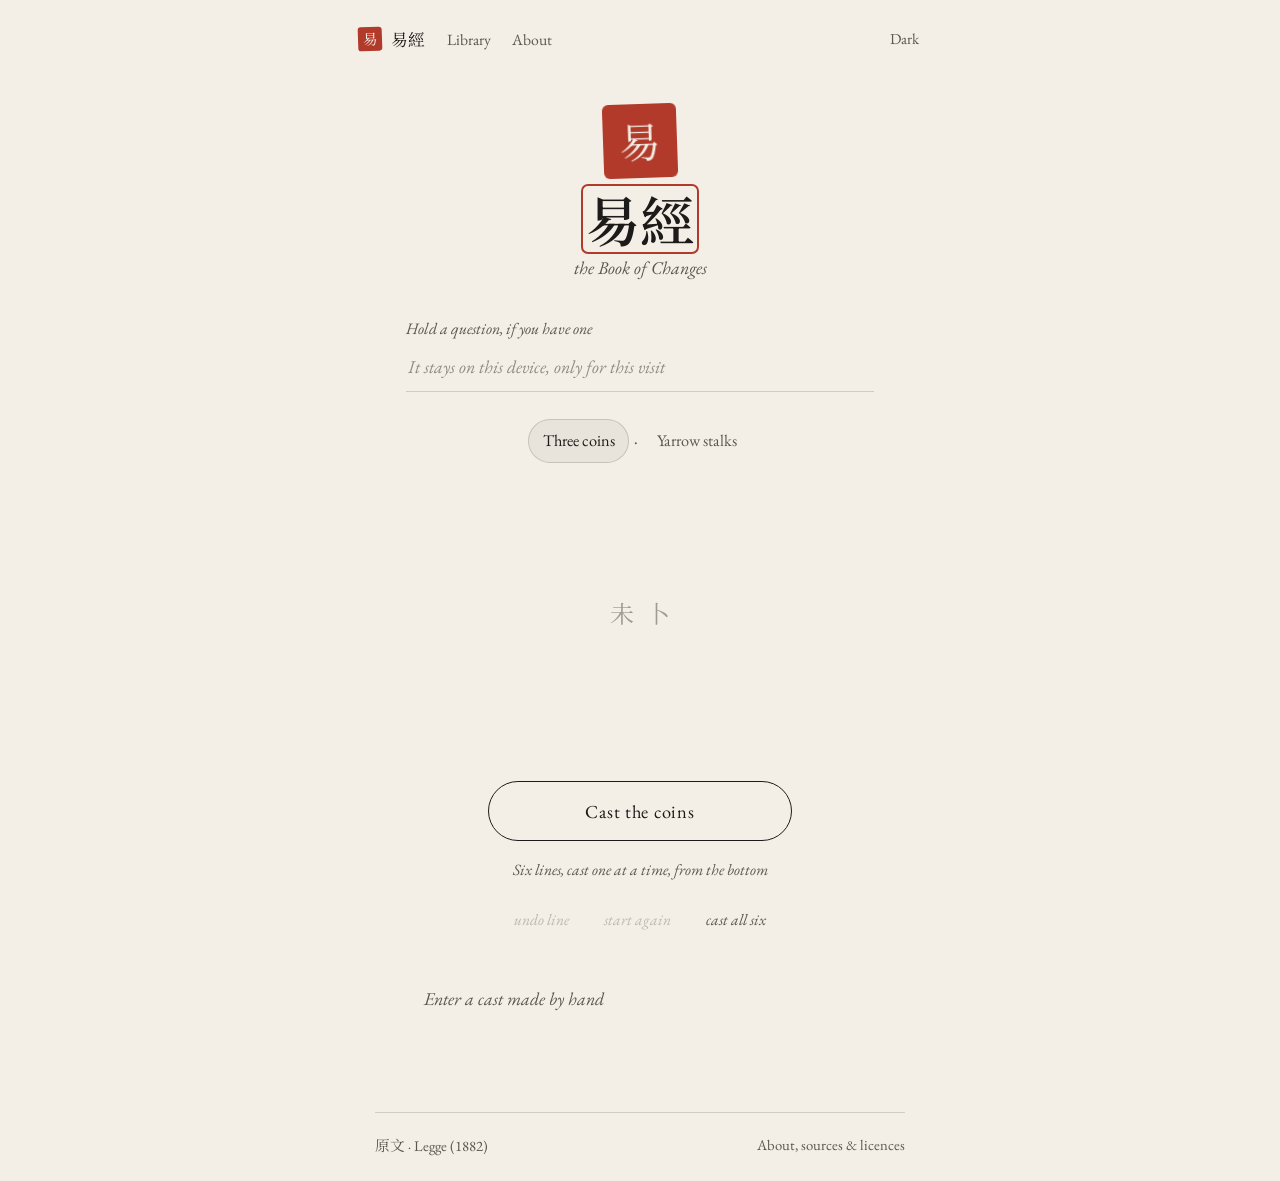
==== index.html @ f3f06eab "Phases 2–3: casting engine, tests, UI, fonts, licences, CI Co-Authored-By: Claude Opus 5.5 <noreply@" ====
<!DOCTYPE html>
<html lang="en">
<head>
<meta charset="utf-8">
<meta name="viewport" content="width=device-width, initial-scale=1, viewport-fit=cover">
<title>Yijing 易經 — the Book of Changes</title>
<meta name="description" content="A quiet, ad-free Yijing (I Ching) for the web. Cast with three coins or yarrow stalks; read the received Chinese text and James Legge's 1882 translation.">
<meta name="theme-color" media="(prefers-color-scheme: light)" content="#f4efe6">
<meta name="theme-color" media="(prefers-color-scheme: dark)" content="#121110">
<meta property="og:type" content="website">
<meta property="og:title" content="Yijing 易經 — the Book of Changes">
<meta property="og:description" content="A quiet, ad-free Yijing for the web. Cast with three coins or yarrow stalks; read the Chinese text and Legge (1882).">
<meta property="og:image" content="favicon.svg">
<link rel="icon" type="image/svg+xml" href="favicon.svg">
<link rel="preload" href="fonts/eb-garamond.woff2" as="font" type="font/woff2" crossorigin>
<link rel="preload" href="fonts/noto-serif-tc.woff2" as="font" type="font/woff2" crossorigin>
<link rel="stylesheet" href="css/style.css">
<script>
  // Set the colour scheme before first paint (stored choice wins over system).
  try {
    var t = localStorage.getItem('yi-theme');
    if (t === 'dark' || t === 'light') document.documentElement.dataset.theme = t;
  } catch (e) { /* private mode: follow the system */ }
</script>
</head>
<body>

<header class="topbar">
  <a class="brand" href="#/" data-nav="cast" aria-label="Yijing — cast a hexagram">
    <span class="seal" lang="zh-Hant" aria-hidden="true">易</span>
    <span lang="zh-Hant">易經</span>
  </a>
  <nav aria-label="Site">
    <a href="#/library" data-nav="library">Library</a>
    <a href="#/about" data-nav="about">About</a>
  </nav>
  <span class="spacer"></span>
  <button type="button" class="theme-toggle" id="theme-toggle" aria-pressed="false">Dark</button>
</header>

<main>
  <div id="app">
    <div class="view state-msg">
      <p class="big-zh" lang="zh-Hant">易</p>
      <p class="soft"><em>Opening the book…</em></p>
    </div>
  </div>
  <noscript>
    <div class="view state-msg">
      <p class="big-zh" lang="zh-Hant">易</p>
      <h1 class="page-title">This book needs JavaScript</h1>
      <p class="soft">Casting and reading happen entirely on your device, in the browser.
      With JavaScript turned off there is nothing to cast with. The texts themselves are
      plain files in this site's repository (<code>data/hexagrams.json</code>) if you would
      like to read them another way.</p>
    </div>
  </noscript>
</main>

<div id="live" class="visually-hidden" aria-live="polite" aria-atomic="true"></div>

<footer>
  <span><span lang="zh-Hant">原文</span> · Legge (1882)</span>
  <a href="#/about">About, sources &amp; licences</a>
</footer>

<script>
  // Light/dark toggle. Effective scheme: stored choice, else system.
  (function () {
    var btn = document.getElementById('theme-toggle');
    var mq = window.matchMedia('(prefers-color-scheme: dark)');
    function effective() {
      var t = document.documentElement.dataset.theme;
      return t || (mq.matches ? 'dark' : 'light');
    }
    function paint() {
      var dark = effective() === 'dark';
      btn.textContent = dark ? 'Light' : 'Dark';
      btn.setAttribute('aria-pressed', String(dark));
      btn.setAttribute('aria-label', dark ? 'Switch to light colours' : 'Switch to dark colours');
    }
    btn.addEventListener('click', function () {
      var next = effective() === 'dark' ? 'light' : 'dark';
      document.documentElement.dataset.theme = next;
      try { localStorage.setItem('yi-theme', next); } catch (e) { /* ignore */ }
      paint();
    });
    mq.addEventListener('change', paint);
    paint();
  })();
</script>
<script type="module" src="js/app.js"></script>

</body>
</html>
---- css/style.css ----
/* Yijing 易經 — ink on paper. See docs/PLAN.md design table. */

/* Self-hosted variable-font subsets; see scripts/build-fonts.py. */
@font-face {
  font-family: "EB Garamond";
  src: url("../fonts/eb-garamond.woff2") format("woff2");
  font-weight: 400 800;
  font-style: normal;
  font-display: swap;
}
@font-face {
  font-family: "EB Garamond";
  src: url("../fonts/eb-garamond-italic.woff2") format("woff2");
  font-weight: 400 800;
  font-style: italic;
  font-display: swap;
}
@font-face {
  font-family: "Noto Serif TC";
  src: url("../fonts/noto-serif-tc.woff2") format("woff2");
  font-weight: 200 900;
  font-style: normal;
  font-display: swap;
}

:root {
  --paper: #f4efe6;
  --ink: #1d1b19;
  --soft: #5c564d;
  --accent: #b23a2b;
  --hairline: color-mix(in srgb, var(--ink) 16%, transparent);
  --wash: color-mix(in srgb, var(--ink) 5%, transparent);
  --measure: 34em;
  --serif: "EB Garamond", "Noto Serif TC", Georgia, "Times New Roman", serif;
  --serif-zh: "Noto Serif TC", "EB Garamond", "Songti TC", "PMingLiU", serif;
}
@media (prefers-color-scheme: dark) {
  :root:not([data-theme="light"]) {
    --paper: #121110;
    --ink: #f4efe6;
    --soft: #a89d8c;
    --accent: #e0785f;
    --hairline: color-mix(in srgb, var(--ink) 18%, transparent);
    --wash: color-mix(in srgb, var(--ink) 7%, transparent);
  }
}
:root[data-theme="dark"] {
  --paper: #121110;
  --ink: #f4efe6;
  --soft: #a89d8c;
  --accent: #e0785f;
  --hairline: color-mix(in srgb, var(--ink) 18%, transparent);
  --wash: color-mix(in srgb, var(--ink) 7%, transparent);
}

* { box-sizing: border-box; }

html {
  background: var(--paper);
  -webkit-text-size-adjust: 100%;
}

body {
  margin: 0;
  background: var(--paper);
  color: var(--ink);
  font-family: var(--serif);
  font-size: 1.125rem;
  line-height: 1.75;
  min-height: 100dvh;
  display: flex;
  flex-direction: column;
  transition: background-color 0.6s ease, color 0.6s ease;
}

[lang="zh-Hant"], .zh { font-family: var(--serif-zh); }

::selection { background: color-mix(in srgb, var(--accent) 22%, transparent); }

:focus-visible {
  outline: 2px solid var(--accent);
  outline-offset: 3px;
  border-radius: 2px;
}

a { color: inherit; text-decoration-color: var(--hairline); text-underline-offset: 0.22em; }
a:hover { text-decoration-color: var(--accent); }

button {
  font: inherit;
  color: inherit;
  background: none;
  border: 0;
  cursor: pointer;
  touch-action: manipulation;
  -webkit-tap-highlight-color: transparent;
}

.visually-hidden {
  position: absolute !important;
  width: 1px; height: 1px;
  margin: -1px; padding: 0;
  overflow: hidden;
  clip: rect(0 0 0 0);
  clip-path: inset(50%);
  border: 0;
  white-space: nowrap;
}

/* ------------------------------------------------------------------ frame */

.topbar {
  display: flex;
  align-items: center;
  gap: 1.4rem;
  width: min(100% - 2.5rem, var(--measure));
  margin: 0 auto;
  padding: 1.1rem 0 0.4rem;
  font-size: 0.98rem;
  color: var(--soft);
}
.topbar nav { display: flex; gap: 1.3rem; }
.topbar a { text-decoration: none; }
.topbar a:hover, .topbar a[aria-current="page"] { color: var(--ink); }
.topbar .spacer { flex: 1; }

.brand {
  display: inline-flex;
  align-items: center;
  gap: 0.55rem;
  color: var(--ink);
  font-size: 1.05rem;
}

.seal {
  display: inline-grid;
  place-items: center;
  width: 1.65em;
  height: 1.65em;
  background: var(--accent);
  color: var(--paper);
  font-family: var(--serif-zh);
  font-size: 0.92rem;
  line-height: 1;
  border-radius: 3px;
  transform: rotate(-2deg);
  flex: none;
}
.seal-lg { width: 4.6rem; height: 4.6rem; font-size: 2.6rem; border-radius: 6px; }

.theme-toggle {
  color: var(--soft);
  font-size: 0.95rem;
  padding: 0.4rem 0.2rem;
  min-height: 2.75rem;
}
.theme-toggle:hover { color: var(--ink); }

main {
  width: min(100% - 2.5rem, var(--measure));
  margin: 0 auto;
  flex: 1;
  padding-bottom: calc(3.5rem + env(safe-area-inset-bottom));
}

footer {
  width: min(100% - 2.5rem, var(--measure));
  margin: 0 auto;
  padding: 1.2rem 0 calc(1.4rem + env(safe-area-inset-bottom));
  border-top: 1px solid var(--hairline);
  color: var(--soft);
  font-size: 0.92rem;
  display: flex;
  justify-content: space-between;
  gap: 1rem;
  flex-wrap: wrap;
}
footer a { text-decoration: none; }
footer a:hover { color: var(--ink); }

.view { animation: settle 0.55s ease both; }
@keyframes settle {
  from { opacity: 0; transform: translateY(5px); }
  to { opacity: 1; transform: none; }
}

/* ------------------------------------------------------------------- type */

h1, h2, h3 { font-weight: 500; line-height: 1.25; }
.page-title {
  font-size: 1.9rem;
  margin: 2.2rem 0 0.4rem;
  font-weight: 500;
}
.lede { color: var(--soft); margin-top: 0; }

.layer-label {
  font-style: italic;
  color: var(--soft);
  font-size: 1rem;
  margin: 0 0 0.35rem;
}
.layer-label .zh { font-style: normal; }

.rule {
  border: 0;
  border-top: 1px solid var(--hairline);
  margin: 2.6rem auto;
  width: 34%;
}

.soft { color: var(--soft); }
.small { font-size: 0.95rem; }
.accent { color: var(--accent); }

/* ------------------------------------------------------------- hexagrams */

.hexagram { fill: var(--ink); display: block; }
.hexagram .marker { stroke: var(--accent); }
.hexagram-plain { fill: var(--ink); }

.line-fresh { animation: ink-in 0.85s ease both; }
@keyframes ink-in {
  0% { opacity: 0; filter: blur(2.5px); }
  55% { opacity: 0.75; filter: blur(0.8px); }
  100% { opacity: 1; filter: blur(0); }
}

.hexa-head {
  text-align: center;
  margin: 2.4rem 0 0.5rem;
}
.hexa-head .hexagram {
  width: min(9.5rem, 44vw);
  margin: 0 auto 1.3rem;
}
.hexa-number {
  color: var(--soft);
  font-size: 1rem;
  margin: 0;
}
.hexa-name {
  font-family: var(--serif-zh);
  font-weight: 600;
  font-size: 3.1rem;
  line-height: 1.15;
  margin: 0.15rem 0 0;
  letter-spacing: 0.06em;
}
.hexa-pinyin {
  font-size: 1.35rem;
  font-style: italic;
  margin: 0.25rem 0 0;
}
.hexa-en { font-size: 1.15rem; color: var(--soft); margin: 0.1rem 0 0; }
.hexa-trigrams {
  color: var(--soft);
  font-size: 0.98rem;
  margin: 0.7rem 0 0;
}

/* ------------------------------------------------------- translation bar */

.translation-bar {
  position: sticky;
  top: 0;
  z-index: 5;
  background: var(--paper);
  display: flex;
  justify-content: center;
  gap: 0.2rem;
  padding: 0.65rem 0;
  margin: 1.4rem 0 0.6rem;
  border-bottom: 1px solid transparent;
  transition: background-color 0.6s ease;
}
.translation-bar button {
  color: var(--soft);
  font-size: 1rem;
  padding: 0.35rem 0.8rem;
  min-height: 2.75rem;
  border-radius: 999px;
}
.translation-bar button:hover { color: var(--ink); }
.translation-bar button[aria-pressed="true"] {
  color: var(--ink);
  box-shadow: inset 0 0 0 1px var(--hairline);
  background: var(--wash);
}
.translation-bar .sep { color: var(--hairline); align-self: center; }

/* -------------------------------------------------------------- text body */

.text-block { margin: 1.6rem 0; }
.text-block p { margin: 0.2rem 0 0.6rem; }
body[data-translation="zh"] .slot-text {
  font-family: var(--serif-zh);
  font-size: 1.22rem;
  line-height: 1.95;
  letter-spacing: 0.02em;
}
.verse-line { display: block; }

.line-entry {
  margin: 1.35rem 0;
  scroll-margin-top: 5.5rem;
}
.line-entry .line-tag {
  color: var(--soft);
  font-size: 0.98rem;
  margin: 0 0 0.15rem;
}
.line-entry .line-tag .zh { color: var(--ink); font-size: 1.08rem; }
.line-entry .changing-note { color: var(--accent); font-style: italic; }
.line-entry p { margin: 0; }

details.quiet { margin: 2.2rem 0; }
details.quiet summary {
  cursor: pointer;
  color: var(--soft);
  font-style: italic;
  list-style: none;
  padding: 0.4rem 0;
}
details.quiet summary::-webkit-details-marker { display: none; }
details.quiet summary:hover { color: var(--ink); }

.cast-record { font-size: 0.98rem; color: var(--soft); }
.cast-record table { border-collapse: collapse; width: 100%; }
.cast-record td, .cast-record th {
  text-align: left;
  font-weight: 400;
  padding: 0.28rem 0.8rem 0.28rem 0;
  vertical-align: top;
}
.cast-record .v { color: var(--ink); }

.actions {
  display: flex;
  flex-wrap: wrap;
  gap: 0.8rem 1.6rem;
  margin: 2.6rem 0 0;
  align-items: center;
}
.actions .quiet-link { color: var(--soft); text-decoration: none; font-style: italic; }
.actions .quiet-link:hover { color: var(--ink); }
.copied-note { color: var(--accent); font-style: italic; font-size: 0.98rem; }

.btn-primary {
  display: inline-grid;
  place-items: center;
  min-height: 3.4rem;
  padding: 0.8rem 2.2rem;
  border: 1px solid var(--ink);
  border-radius: 999px;
  font-size: 1.08rem;
  letter-spacing: 0.04em;
  background: transparent;
  transition: background-color 0.35s ease, color 0.35s ease, opacity 0.3s ease;
}
.btn-primary:hover:not(:disabled) { background: var(--ink); color: var(--paper); }
.btn-primary:disabled { opacity: 0.35; cursor: default; }

/* ------------------------------------------------------------------ cast */

.cast-wrap {
  display: flex;
  flex-direction: column;
  align-items: center;
  text-align: center;
  padding-top: clamp(0.6rem, 4dvh, 2.4rem);
}
.cast-title {
  font-family: var(--serif-zh);
  font-size: 3.4rem;
  font-weight: 600;
  line-height: 1.1;
  margin: 0.7rem 0 0;
}
.cast-subtitle { color: var(--soft); font-style: italic; margin: 0.2rem 0 0; }

.question-field {
  width: min(100%, 26em);
  margin-top: 2rem;
  text-align: left;
}
.question-field label {
  display: block;
  color: var(--soft);
  font-style: italic;
  font-size: 1rem;
  margin-bottom: 0.15rem;
}
.question-field input {
  width: 100%;
  font: inherit;
  font-size: 1.125rem;
  color: var(--ink);
  background: transparent;
  border: 0;
  border-bottom: 1px solid var(--hairline);
  border-radius: 0;
  padding: 0.35rem 0.1rem 0.5rem;
}
.question-field input:focus {
  outline: none;
  border-bottom-color: var(--accent);
  box-shadow: 0 1px 0 var(--accent);
}
.question-field input::placeholder { color: var(--soft); opacity: 0.65; font-style: italic; }

.method-choice {
  display: flex;
  gap: 0.3rem;
  margin-top: 1.7rem;
  align-items: center;
  color: var(--soft);
}
.method-choice button {
  color: var(--soft);
  padding: 0.4rem 0.9rem;
  min-height: 2.75rem;
  border-radius: 999px;
  font-size: 1.02rem;
}
.method-choice button[aria-pressed="true"] {
  color: var(--ink);
  box-shadow: inset 0 0 0 1px var(--hairline);
  background: var(--wash);
}
.method-choice button:disabled { opacity: 0.4; cursor: default; }

/* Reserved stage: the page never jumps while casting. */
.cast-stage {
  margin-top: 2rem;
  min-height: 16.5rem;
  display: flex;
  flex-direction: column;
  align-items: center;
  justify-content: flex-end;
  width: 100%;
}
.cast-figure { min-height: 8.2rem; display: grid; place-items: end center; }
.cast-figure .hexagram { width: min(9rem, 42vw); }
.cast-placeholder {
  color: var(--soft);
  opacity: 0.55;
  font-family: var(--serif-zh);
  font-size: 1.5rem;
  letter-spacing: 0.5em;
  padding-left: 0.5em;
  user-select: none;
}

.cast-detail {
  min-height: 5.2rem;
  margin-top: 1.1rem;
  display: flex;
  flex-direction: column;
  align-items: center;
  justify-content: flex-start;
  gap: 0.35rem;
  color: var(--soft);
  font-size: 1rem;
}
.coins-row { display: flex; gap: 0.9rem; }
.coin { width: 3.1rem; height: 3.1rem; }
.coin-rim { fill: none; stroke: var(--ink); stroke-width: 2.2; }
.coin-inner { fill: var(--wash); stroke: var(--hairline); stroke-width: 1; }
.coin-hole { fill: var(--paper); stroke: var(--ink); stroke-width: 1.8; }
.coin-char {
  font-family: var(--serif-zh);
  font-size: 17px;
  fill: var(--ink);
  text-anchor: middle;
}
.coin-flipping { animation: coin-flip 0.62s ease both; transform-origin: center; }
@keyframes coin-flip {
  0% { transform: rotateY(0deg) translateY(0); opacity: 0.4; }
  35% { transform: rotateY(540deg) translateY(-9px); opacity: 1; }
  70% { transform: rotateY(900deg) translateY(1px); }
  100% { transform: rotateY(1080deg) translateY(0); }
}

.stalks { width: 4.6rem; stroke: var(--ink); stroke-width: 1.6; stroke-linecap: round; }
.yarrow-changes { display: flex; flex-direction: column; gap: 0.1rem; }
.yarrow-changes .change { animation: settle 0.5s ease both; }
.detail-note { font-style: italic; }

.cast-controls {
  margin-top: 1.4rem;
  display: flex;
  flex-direction: column;
  align-items: center;
  gap: 0.9rem;
  width: 100%;
}
.cast-button { min-width: min(19rem, 84vw); min-height: 3.6rem; font-size: 1.15rem; }
.cast-progress { color: var(--soft); font-size: 0.98rem; margin: 0; font-style: italic; }
.cast-minor {
  display: flex;
  gap: 1.8rem;
  color: var(--soft);
  font-size: 0.98rem;
}
.cast-minor button, .cast-minor a {
  color: var(--soft);
  font-style: italic;
  text-decoration: none;
  padding: 0.45rem 0.2rem;
  min-height: 2.75rem;
}
.cast-minor button:hover:not(:disabled), .cast-minor a:hover { color: var(--ink); }
.cast-minor button:disabled { opacity: 0.35; cursor: default; }

.manual-cast { width: min(100%, 24em); margin: 1rem auto 0; text-align: left; }
.manual-cast .rows { display: flex; flex-direction: column; gap: 0.45rem; margin: 0.8rem 0 1.2rem; }
.manual-row { display: flex; align-items: center; gap: 0.7rem; }
.manual-row .pos { color: var(--soft); width: 4.6rem; flex: none; font-size: 0.98rem; }
.manual-row select {
  font: inherit;
  font-size: 1.0625rem;
  color: var(--ink);
  background: var(--paper);
  border: 1px solid var(--hairline);
  border-radius: 6px;
  padding: 0.45rem 0.6rem;
  min-height: 2.9rem;
  flex: 1;
}

/* ---------------------------------------------------------------- library */

.jump-field { margin: 1.3rem 0 0.4rem; }
.jump-field label { color: var(--soft); font-style: italic; display: block; font-size: 1rem; }
.jump-field .row { display: flex; gap: 0.7rem; align-items: flex-end; }
.jump-field input {
  flex: 1;
  font: inherit;
  font-size: 1.0625rem;
  color: var(--ink);
  background: transparent;
  border: 0;
  border-bottom: 1px solid var(--hairline);
  border-radius: 0;
  padding: 0.35rem 0.1rem 0.45rem;
}
.jump-field input:focus { outline: none; border-bottom-color: var(--accent); box-shadow: 0 1px 0 var(--accent); }
.jump-msg { color: var(--accent); font-style: italic; font-size: 0.98rem; min-height: 1.6em; margin: 0.2rem 0 0; }

.library-grid {
  display: grid;
  grid-template-columns: repeat(4, 1fr);
  gap: 1.6rem 0.8rem;
  margin-top: 1.8rem;
}
.library-cell {
  text-decoration: none;
  text-align: center;
  padding: 0.5rem 0.15rem 0.65rem;
  border-radius: 6px;
}
.library-cell:hover { background: var(--wash); }
.library-cell .hexagram { width: 2.9rem; margin: 0 auto 0.45rem; }
.library-cell .num { color: var(--soft); font-size: 0.8rem; display: block; line-height: 1.3; }
.library-cell .name { font-family: var(--serif-zh); font-size: 1.12rem; display: block; line-height: 1.35; }
.library-cell .pinyin { color: var(--soft); font-style: italic; font-size: 0.82rem; display: block; line-height: 1.35; }
.library-cell .en { color: var(--soft); font-size: 0.8rem; display: block; line-height: 1.35; }

@media (min-width: 640px) {
  .library-grid { grid-template-columns: repeat(8, 1fr); }
  :root { --measure: 36em; }
  .library-wide { width: min(100% - 2.5rem, 52em); }
  body.route-library .topbar, body.route-library footer { width: min(100% - 2.5rem, 52em); }
}

/* ------------------------------------------------------------- hexagram page */

.prev-next {
  display: flex;
  justify-content: space-between;
  gap: 1rem;
  margin-top: 3rem;
  padding-top: 1.2rem;
  border-top: 1px solid var(--hairline);
  font-size: 1rem;
}
.prev-next a { text-decoration: none; color: var(--soft); max-width: 46%; }
.prev-next a:hover { color: var(--ink); }
.prev-next .next { text-align: right; margin-left: auto; }
.prev-next .pn-name { color: var(--ink); font-family: var(--serif-zh); }

/* ------------------------------------------------------------------ about */

.about-body h2 { font-size: 1.35rem; margin: 2.4rem 0 0.4rem; }
.about-body p { margin: 0.5rem 0; }
.about-body table { border-collapse: collapse; margin: 0.8rem 0; font-size: 1rem; }
.about-body td, .about-body th { text-align: left; font-weight: 400; padding: 0.2rem 1.1rem 0.2rem 0; vertical-align: top; }
.about-body code { font-family: ui-monospace, "SF Mono", Menlo, monospace; font-size: 0.9em; }

/* ----------------------------------------------------------------- states */

.state-msg { text-align: center; padding-top: 4rem; }
.state-msg .big-zh { font-family: var(--serif-zh); font-size: 2.6rem; margin: 0 0 0.6rem; }
.question-echo {
  text-align: center;
  color: var(--soft);
  font-style: italic;
  margin: 1.8rem auto 0;
  max-width: 28em;
}
.relating-arrow {
  text-align: center;
  color: var(--soft);
  margin: 2.2rem 0 -0.6rem;
  font-size: 1.3rem;
}

/* Short screens: keep the cast button within thumb reach on load. */
@media (max-height: 740px) {
  .seal-lg { width: 3.4rem; height: 3.4rem; font-size: 1.9rem; }
  .cast-title { font-size: 2.5rem; }
  .cast-stage { min-height: 14.5rem; margin-top: 1.4rem; }
  .question-field { margin-top: 1.4rem; }
  .method-choice { margin-top: 1.2rem; }
}

/* Narrow screens: about-page definition tables stack instead of squeezing. */
@media (max-width: 480px) {
  .about-body th, .about-body td { display: block; padding-right: 0; }
  .about-body th { padding-top: 0.7rem; color: var(--ink); }
}

@media (prefers-reduced-motion: reduce) {
  *, *::before, *::after {
    animation-duration: 0.01ms !important;
    animation-iteration-count: 1 !important;
    transition-duration: 0.01ms !important;
  }
}

/* ------------------------------------------------------------------ print */

@media print {
  :root, :root[data-theme="dark"] {
    --paper: #fff;
    --ink: #1d1b19;
    --soft: #5c564d;
    --accent: #b23a2b;
    --hairline: #d8d2c4;
    --wash: transparent;
  }
  body { background: #fff; font-size: 11.5pt; }
  .topbar, footer, .translation-bar, .actions, .cast-controls,
  .prev-next, .theme-toggle, details.quiet summary { display: none !important; }
  details.quiet { display: none !important; }
  .view { animation: none; }
  a { text-decoration: none; }
  .hexa-head { margin-top: 0; }
}
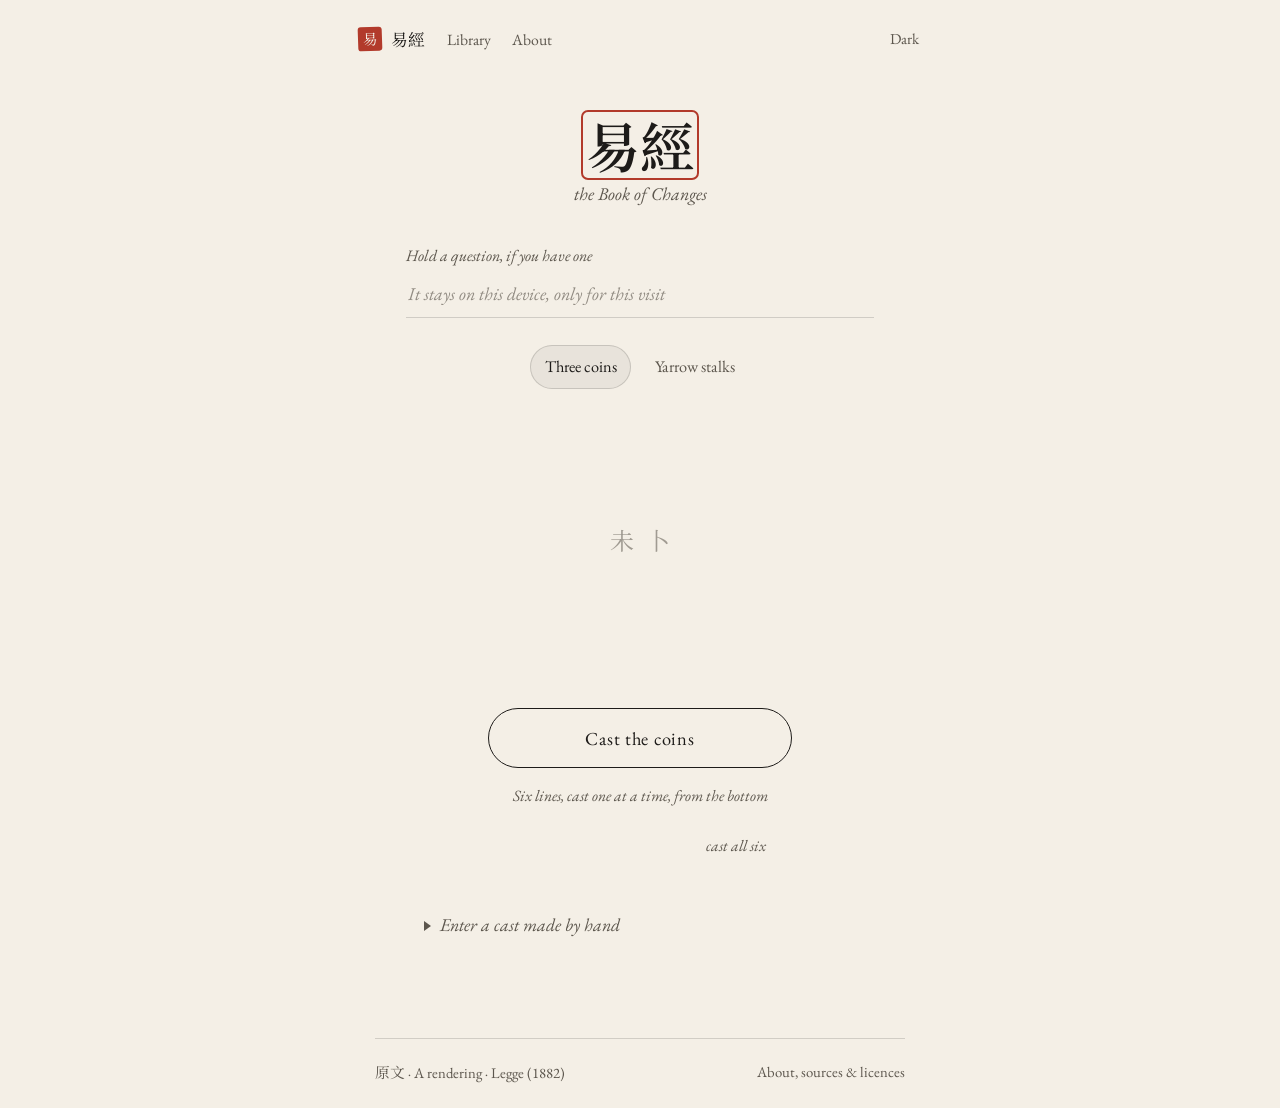
==== commit d7a5d358: "Phase 4: original poetic rendering of all 64 hexagrams, default translation Co-Authored-By: Claude O" ====
--- a/index.html
+++ b/index.html
@@ -4,7 +4,7 @@
 <meta charset="utf-8">
 <meta name="viewport" content="width=device-width, initial-scale=1, viewport-fit=cover">
 <title>Yijing 易經 — the Book of Changes</title>
-<meta name="description" content="A quiet, ad-free Yijing (I Ching) for the web. Cast with three coins or yarrow stalks; read the received Chinese text and James Legge's 1882 translation.">
+<meta name="description" content="A quiet, ad-free Yijing (I Ching) for the web. Cast with three coins or yarrow stalks; read the received Chinese text, a new rendering, and James Legge's 1882 translation.">
 <meta name="theme-color" media="(prefers-color-scheme: light)" content="#f4efe6">
 <meta name="theme-color" media="(prefers-color-scheme: dark)" content="#121110">
 <meta property="og:type" content="website">
@@ -60,7 +60,7 @@
 <div id="live" class="visually-hidden" aria-live="polite" aria-atomic="true"></div>
 
 <footer>
-  <span><span lang="zh-Hant">原文</span> · Legge (1882)</span>
+  <span><span lang="zh-Hant">原文</span> · A rendering · Legge (1882)</span>
   <a href="#/about">About, sources &amp; licences</a>
 </footer>
 
--- a/css/style.css
+++ b/css/style.css
@@ -146,8 +146,6 @@
   transform: rotate(-2deg);
   flex: none;
 }
-.seal-lg { width: 4.6rem; height: 4.6rem; font-size: 2.6rem; border-radius: 6px; }
-
 .theme-toggle {
   color: var(--soft);
   font-size: 0.95rem;
@@ -324,6 +322,17 @@
 }
 details.quiet summary::-webkit-details-marker { display: none; }
 details.quiet summary:hover { color: var(--ink); }
+/* Disclosure triangle drawn with borders (no font glyph needed). */
+details.quiet summary::before {
+  content: "";
+  display: inline-block;
+  margin-right: 0.5em;
+  border-left: 0.42em solid currentColor;
+  border-top: 0.3em solid transparent;
+  border-bottom: 0.3em solid transparent;
+  transition: transform 0.25s ease;
+}
+details.quiet[open] summary::before { transform: rotate(90deg); }
 
 .cast-record { font-size: 0.98rem; color: var(--soft); }
 .cast-record table { border-collapse: collapse; width: 100%; }
@@ -411,7 +420,7 @@
 
 .method-choice {
   display: flex;
-  gap: 0.3rem;
+  gap: 0.6rem;
   margin-top: 1.7rem;
   align-items: center;
   color: var(--soft);
@@ -468,12 +477,7 @@
 .coin-rim { fill: none; stroke: var(--ink); stroke-width: 2.2; }
 .coin-inner { fill: var(--wash); stroke: var(--hairline); stroke-width: 1; }
 .coin-hole { fill: var(--paper); stroke: var(--ink); stroke-width: 1.8; }
-.coin-char {
-  font-family: var(--serif-zh);
-  font-size: 17px;
-  fill: var(--ink);
-  text-anchor: middle;
-}
+.coin-glyph { fill: var(--ink); }
 .coin-flipping { animation: coin-flip 0.62s ease both; transform-origin: center; }
 @keyframes coin-flip {
   0% { transform: rotateY(0deg) translateY(0); opacity: 0.4; }
@@ -499,7 +503,9 @@
 .cast-progress { color: var(--soft); font-size: 0.98rem; margin: 0; font-style: italic; }
 .cast-minor {
   display: flex;
-  gap: 1.8rem;
+  flex-wrap: wrap;
+  justify-content: center;
+  gap: 0.2rem 1.8rem;
   color: var(--soft);
   font-size: 0.98rem;
 }
@@ -509,9 +515,12 @@
   text-decoration: none;
   padding: 0.45rem 0.2rem;
   min-height: 2.75rem;
+  transition: opacity 0.35s ease, visibility 0.35s ease;
 }
 .cast-minor button:hover:not(:disabled), .cast-minor a:hover { color: var(--ink); }
 .cast-minor button:disabled { opacity: 0.35; cursor: default; }
+/* Not yet applicable (no line cast): invisible, space kept, not focusable. */
+.cast-minor button.cast-minor-waiting { opacity: 0; visibility: hidden; }
 
 .manual-cast { width: min(100%, 24em); margin: 1rem auto 0; text-align: left; }
 .manual-cast .rows { display: flex; flex-direction: column; gap: 0.45rem; margin: 0.8rem 0 1.2rem; }
@@ -527,6 +536,7 @@
   padding: 0.45rem 0.6rem;
   min-height: 2.9rem;
   flex: 1;
+  min-width: 0;
 }
 
 /* ---------------------------------------------------------------- library */
@@ -536,6 +546,7 @@
 .jump-field .row { display: flex; gap: 0.7rem; align-items: flex-end; }
 .jump-field input {
   flex: 1;
+  min-width: 0;
   font: inherit;
   font-size: 1.0625rem;
   color: var(--ink);
@@ -615,10 +626,10 @@
   margin: 2.2rem 0 -0.6rem;
   font-size: 1.3rem;
 }
+.relating-gloss { font-size: 1rem; font-style: italic; }
 
 /* Short screens: keep the cast button within thumb reach on load. */
 @media (max-height: 740px) {
-  .seal-lg { width: 3.4rem; height: 3.4rem; font-size: 1.9rem; }
   .cast-title { font-size: 2.5rem; }
   .cast-stage { min-height: 14.5rem; margin-top: 1.4rem; }
   .question-field { margin-top: 1.4rem; }
@@ -629,6 +640,10 @@
 @media (max-width: 480px) {
   .about-body th, .about-body td { display: block; padding-right: 0; }
   .about-body th { padding-top: 0.7rem; color: var(--ink); }
+  /* Keep brand + nav + toggle on one line down to 320px. */
+  .topbar { gap: 0.9rem; }
+  .topbar nav { gap: 0.9rem; }
+  .cast-minor { gap: 0.2rem 1.2rem; }
 }
 
 @media (prefers-reduced-motion: reduce) {
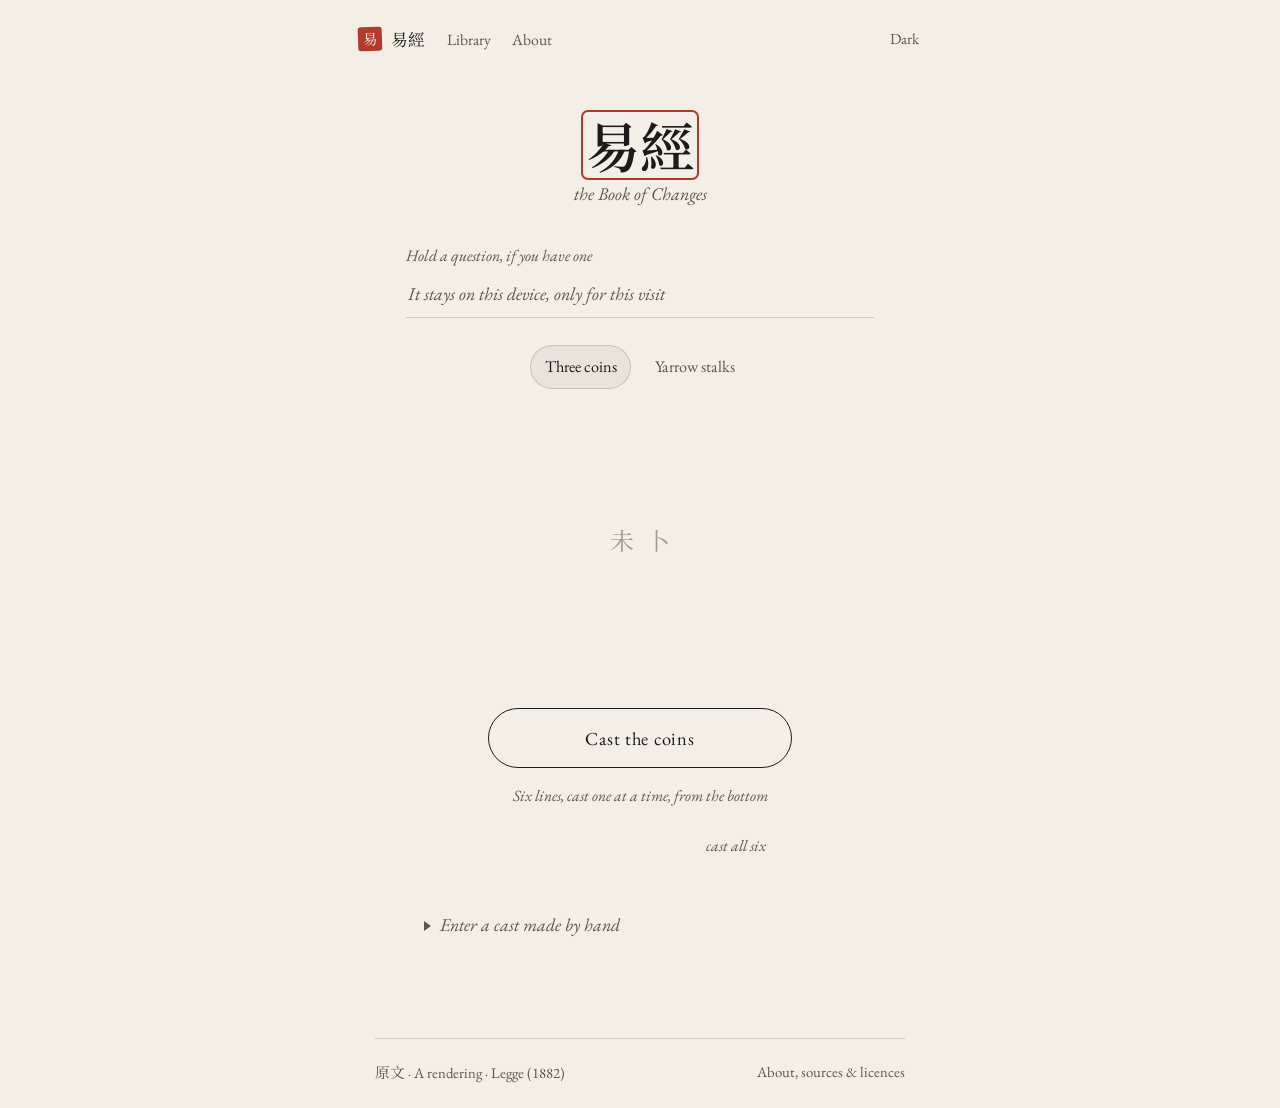
==== commit 8d102ed7: "Phase 5: independent fidelity review of rendering (79 fixes), a11y, perf, README Co-Authored-By: Cla" ====
--- a/index.html
+++ b/index.html
@@ -9,8 +9,17 @@
 <meta name="theme-color" media="(prefers-color-scheme: dark)" content="#121110">
 <meta property="og:type" content="website">
 <meta property="og:title" content="Yijing 易經 — the Book of Changes">
-<meta property="og:description" content="A quiet, ad-free Yijing for the web. Cast with three coins or yarrow stalks; read the Chinese text and Legge (1882).">
-<meta property="og:image" content="favicon.svg">
+<meta property="og:description" content="A quiet, ad-free Yijing for the web. Cast with three coins or yarrow stalks; read the received Chinese text, a new rendering, and James Legge's 1882 translation.">
+<!--
+  TODO(launch) — FINAL URL PLACEHOLDER.
+  og:image / og:url / canonical must be ABSOLUTE URLs, so they cannot be
+  filled in until the production origin is known. At launch, replace
+  https://FINAL-URL.invalid/ below with the real origin (e.g.
+  https://<user>.github.io/<repo>/) and uncomment. See README "Deploy".
+  <meta property="og:url" content="https://FINAL-URL.invalid/">
+  <meta property="og:image" content="https://FINAL-URL.invalid/favicon.svg">
+  <link rel="canonical" href="https://FINAL-URL.invalid/">
+-->
 <link rel="icon" type="image/svg+xml" href="favicon.svg">
 <link rel="preload" href="fonts/eb-garamond.woff2" as="font" type="font/woff2" crossorigin>
 <link rel="preload" href="fonts/noto-serif-tc.woff2" as="font" type="font/woff2" crossorigin>
@@ -24,6 +33,8 @@
 </script>
 </head>
 <body>
+
+<button type="button" class="skip-link" id="skip-link">Skip to the book</button>
 
 <header class="topbar">
   <a class="brand" href="#/" data-nav="cast" aria-label="Yijing — cast a hexagram">
--- a/css/style.css
+++ b/css/style.css
@@ -94,6 +94,30 @@
   cursor: pointer;
   touch-action: manipulation;
   -webkit-tap-highlight-color: transparent;
+}
+
+.skip-link {
+  position: absolute;
+  top: 0.6rem;
+  left: 50%;
+  transform: translateX(-50%);
+  z-index: 20;
+  background: var(--paper);
+  color: var(--ink);
+  border: 1px solid var(--ink);
+  border-radius: 999px;
+  padding: 0.5rem 1.2rem;
+  font-size: 1rem;
+}
+.skip-link:not(:focus-visible) {
+  position: absolute !important;
+  width: 1px; height: 1px;
+  margin: -1px; padding: 0;
+  overflow: hidden;
+  clip: rect(0 0 0 0);
+  clip-path: inset(50%);
+  border: 0;
+  white-space: nowrap;
 }
 
 .visually-hidden {
@@ -193,6 +217,7 @@
 .lede { color: var(--soft); margin-top: 0; }
 
 .layer-label {
+  font-weight: 400;
   font-style: italic;
   color: var(--soft);
   font-size: 1rem;
@@ -369,6 +394,8 @@
 }
 .btn-primary:hover:not(:disabled) { background: var(--ink); color: var(--paper); }
 .btn-primary:disabled { opacity: 0.35; cursor: default; }
+.btn-primary.is-busy { opacity: 0.55; cursor: default; }
+.cast-minor button.is-busy { opacity: 0.55; cursor: default; }
 
 /* ------------------------------------------------------------------ cast */
 
@@ -416,7 +443,8 @@
   border-bottom-color: var(--accent);
   box-shadow: 0 1px 0 var(--accent);
 }
-.question-field input::placeholder { color: var(--soft); opacity: 0.65; font-style: italic; }
+/* Full-strength soft ink: at 65% opacity this fell under 4.5:1 on paper. */
+.question-field input::placeholder { color: var(--soft); font-style: italic; }
 
 .method-choice {
   display: flex;
@@ -557,6 +585,11 @@
   padding: 0.35rem 0.1rem 0.45rem;
 }
 .jump-field input:focus { outline: none; border-bottom-color: var(--accent); box-shadow: 0 1px 0 var(--accent); }
+/* Keyboard focus keeps the full outline; the underline alone is easy to miss. */
+.question-field input:focus-visible, .jump-field input:focus-visible {
+  outline: 2px solid var(--accent);
+  outline-offset: 3px;
+}
 .jump-msg { color: var(--accent); font-style: italic; font-size: 0.98rem; min-height: 1.6em; margin: 0.2rem 0 0; }
 
 .library-grid {
@@ -667,9 +700,14 @@
   }
   body { background: #fff; font-size: 11.5pt; }
   .topbar, footer, .translation-bar, .actions, .cast-controls,
-  .prev-next, .theme-toggle, details.quiet summary { display: none !important; }
-  details.quiet { display: none !important; }
+  .prev-next, .theme-toggle, .skip-link, .method-choice, .question-field,
+  .jump-field, .manual-cast, details.quiet summary { display: none !important; }
+  /* app.js opens every <details> on beforeprint, so collapsed texts
+     (cast record, the all-changing extras) reach the page. */
+  details.quiet { margin: 1.2rem 0; }
   .view { animation: none; }
   a { text-decoration: none; }
   .hexa-head { margin-top: 0; }
-}
+  .hexa-head, .text-block, .line-entry { break-inside: avoid; }
+  main { width: 100%; padding-bottom: 0; }
+}
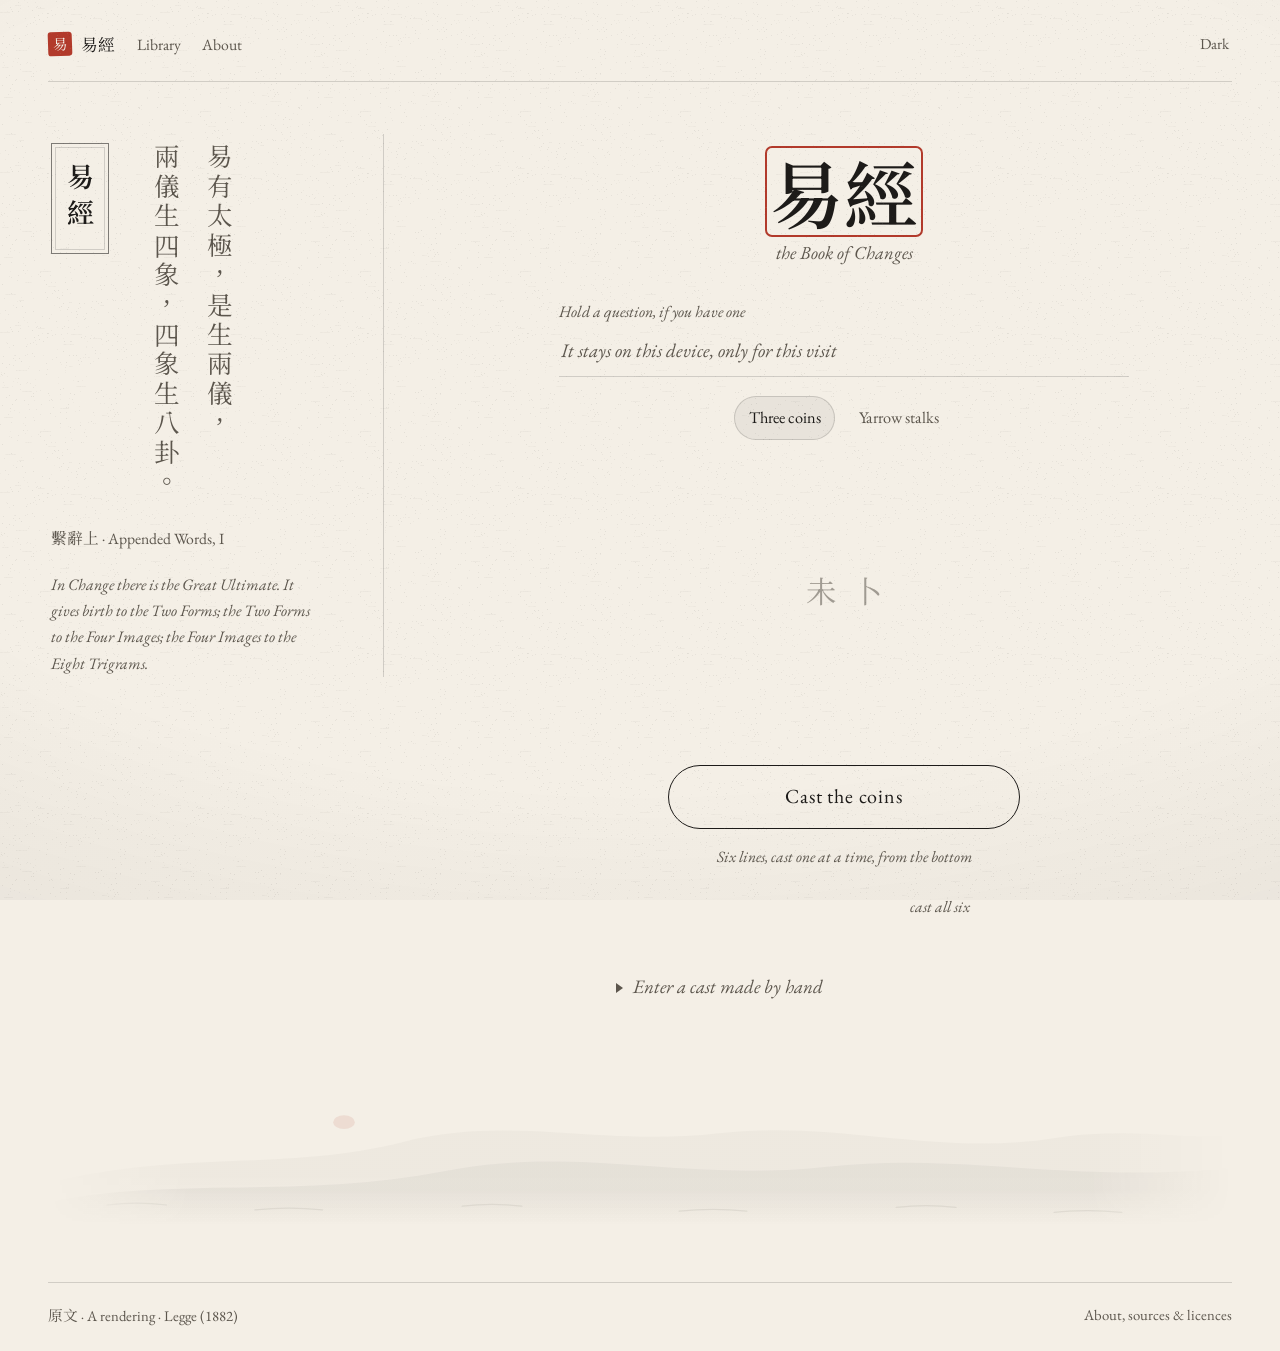
==== commit ccddb758: "Stem-day consistency (49 'the sixth day'), 64 L4 note; fill in live URL Co-Authored-By: Claude Opus " ====
--- a/index.html
+++ b/index.html
@@ -10,16 +10,9 @@
 <meta property="og:type" content="website">
 <meta property="og:title" content="Yijing 易經 — the Book of Changes">
 <meta property="og:description" content="A quiet, ad-free Yijing for the web. Cast with three coins or yarrow stalks; read the received Chinese text, a new rendering, and James Legge's 1882 translation.">
-<!--
-  TODO(launch) — FINAL URL PLACEHOLDER.
-  og:image / og:url / canonical must be ABSOLUTE URLs, so they cannot be
-  filled in until the production origin is known. At launch, replace
-  https://FINAL-URL.invalid/ below with the real origin (e.g.
-  https://<user>.github.io/<repo>/) and uncomment. See README "Deploy".
-  <meta property="og:url" content="https://FINAL-URL.invalid/">
-  <meta property="og:image" content="https://FINAL-URL.invalid/favicon.svg">
-  <link rel="canonical" href="https://FINAL-URL.invalid/">
--->
+<meta property="og:url" content="https://jakecp.github.io/yijing/">
+<meta property="og:image" content="https://jakecp.github.io/yijing/favicon.svg">
+<link rel="canonical" href="https://jakecp.github.io/yijing/">
 <link rel="icon" type="image/svg+xml" href="favicon.svg">
 <link rel="preload" href="fonts/eb-garamond.woff2" as="font" type="font/woff2" crossorigin>
 <link rel="preload" href="fonts/noto-serif-tc.woff2" as="font" type="font/woff2" crossorigin>
--- a/css/style.css
+++ b/css/style.css
@@ -224,6 +224,9 @@
   margin: 0 0 0.35rem;
 }
 .layer-label .zh { font-style: normal; }
+/* The label gloss runs on quietly after the name, a touch smaller. */
+.layer-label .label-gloss { font-size: 0.92em; }
+.layer-label .label-gloss::before { content: " · "; }
 
 .rule {
   border: 0;
@@ -653,13 +656,67 @@
   margin: 1.8rem auto 0;
   max-width: 28em;
 }
-.relating-arrow {
-  text-align: center;
-  color: var(--soft);
-  margin: 2.2rem 0 -0.6rem;
-  font-size: 1.3rem;
-}
-.relating-gloss { font-size: 1rem; font-style: italic; }
+/* The relating texts follow the primary's under a quiet heading;
+   both figures stand together at the head (see .has-relating). */
+.relating-section {
+  margin-top: 2.8rem;
+  padding-top: 1.5rem;
+  border-top: 3px double color-mix(in srgb, var(--ink) 35%, transparent);
+}
+.relating-heading {
+  font-size: 1.28rem;
+  font-weight: 500;
+  margin: 0 0 0.3rem;
+}
+.relating-heading .rh-zhi { font-size: 1.45rem; }
+.relating-heading .rh-name { font-size: 1.4rem; }
+
+/* Reading head when lines change: the two figures together first.
+   Narrow screens set them side by side with 之 between (below);
+   the desktop column stacks them (see the wide block). */
+.side-names-primary { text-align: center; }
+.side-fig-relating { text-decoration: none; }
+.side-fig-relating:hover .relating-name { text-decoration: underline; text-underline-offset: 0.22em; }
+.side-zhi { color: var(--soft); text-align: center; }
+.side-zhi .zhi-char { font-style: normal; }
+.side-zhi .zhi-gloss { font-style: italic; }
+
+/* Narrow reading head: figures side by side, names under each. */
+@media (max-width: 1023px) {
+  .spread-side.has-relating {
+    display: grid;
+    grid-template-columns: minmax(0, 5fr) auto minmax(0, 4fr);
+    column-gap: 0.9rem;
+    align-items: start;
+    margin-top: 2.1rem;
+  }
+  .has-relating .side-fig-primary { grid-column: 1; grid-row: 1; }
+  .has-relating .side-fig-primary .hexagram { width: min(8.2rem, 100%); margin: 0 auto; }
+  .has-relating .side-zhi {
+    grid-column: 2; grid-row: 1;
+    align-self: center;
+    margin: 0;
+    line-height: 1.3;
+  }
+  .has-relating .side-zhi .zhi-char { display: block; font-size: 1.55rem; }
+  .has-relating .side-zhi .zhi-gloss { display: block; font-size: 0.82rem; }
+  .has-relating .side-fig-relating {
+    grid-column: 3; grid-row: 1 / span 2;
+    display: block;
+    text-align: center;
+  }
+  .has-relating .side-fig-relating .hexagram { width: min(6.2rem, 100%); margin: 0 auto 0.7rem; opacity: 0.92; }
+  .has-relating .relating-name .rn-number { display: block; color: var(--soft); font-size: 0.88rem; line-height: 1.35; }
+  .has-relating .relating-name .rn-zh { display: block; font-family: var(--serif-zh); font-weight: 600; font-size: 1.7rem; line-height: 1.25; }
+  .has-relating .relating-name .rn-pinyin { display: block; font-style: italic; font-size: 1.02rem; line-height: 1.4; }
+  .has-relating .relating-name .rn-en { display: block; color: var(--soft); font-size: 0.95rem; line-height: 1.4; }
+  .has-relating .side-names-primary { grid-column: 1; grid-row: 2; margin-top: 0.7rem; }
+  .has-relating .side-names-primary .hexa-number { font-size: 0.92rem; }
+  .has-relating .side-names-primary .hexa-name { font-size: 2.05rem; }
+  .has-relating .side-names-primary .hexa-pinyin { font-size: 1.12rem; }
+  .has-relating .side-names-primary .hexa-en { font-size: 1rem; }
+  .has-relating .side-trigram-line { grid-column: 1 / -1; grid-row: 3; text-align: center; }
+}
 
 /* Short screens: keep the cast button within thumb reach on load. */
 @media (max-height: 740px) {
@@ -687,6 +744,489 @@
   }
 }
 
+/* ------------------------------------------------- atmosphere (all sizes) */
+
+/* Soft vignette and grain, both on fixed full-viewport layers, so
+   they cover the window at every scroll position with no seam (a
+   background-attachment: fixed body gradient can paint short on
+   some mobile browsers). One 3.3 KB tiling PNG, embedded; dark
+   rooms get the same tile inverted (pale dust on an ink-stone). */
+body::before {
+  content: "";
+  position: fixed;
+  inset: 0;
+  z-index: 40;
+  pointer-events: none;
+  background-image: radial-gradient(120% 90% at 50% 38%, transparent 55%, color-mix(in srgb, var(--ink) 7%, transparent) 100%);
+}
+body::after {
+  content: "";
+  position: fixed;
+  inset: 0;
+  z-index: 40;
+  pointer-events: none;
+  background-image: url("[data-uri]");
+  background-size: 160px 160px;
+  opacity: 0.55;
+}
+@media (prefers-color-scheme: dark) {
+  :root:not([data-theme="light"]) body::after { filter: invert(1); opacity: 0.4; }
+}
+:root[data-theme="dark"] body::after { filter: invert(1); opacity: 0.4; }
+
+/* New book furniture exists in the DOM at every width where it makes
+   sense; narrow screens simply do not show the desktop-only pieces. */
+.cast-layout { width: 100%; }
+.cast-ritual {
+  display: flex;
+  flex-direction: column;
+  align-items: center;
+  text-align: center;
+  width: 100%;
+  min-width: 0;
+}
+.cast-aside, .trigram-rows, .ink-wash, .lib-preview,
+.library-toggle, .facing-toggle, .facing-sep { display: none; }
+
+/* The sixth line, arriving: ink spreads, then the name stands in it. */
+.cast-arrival {
+  position: relative;
+  margin-top: 1.6rem;
+  padding: 1.4rem 2.2rem 1.2rem;
+  text-align: center;
+}
+.cast-arrival[hidden] { display: none; }
+.arrival-ink {
+  position: absolute;
+  inset: 50% auto auto 50%;
+  width: 9rem; height: 9rem;
+  transform: translate(-50%, -50%);
+  border-radius: 50%;
+  background: radial-gradient(circle, color-mix(in srgb, var(--ink) 13%, transparent) 0%, transparent 68%);
+}
+.arrival-number { color: var(--soft); font-size: 0.98rem; margin: 0; position: relative; }
+.arrival-name {
+  font-family: var(--serif-zh);
+  font-weight: 600;
+  font-size: 2.6rem;
+  line-height: 1.2;
+  margin: 0.1rem 0 0;
+  position: relative;
+}
+.arrival-gloss { font-style: italic; color: var(--soft); margin: 0.15rem 0 0; position: relative; }
+@media (prefers-reduced-motion: no-preference) {
+  .arrival-ink { animation: ink-spread 1.5s ease-out both; }
+  .arrival-number, .arrival-name, .arrival-gloss { animation: ink-in 1.1s ease 0.35s both; }
+}
+@keyframes ink-spread {
+  from { opacity: 0; transform: translate(-50%, -50%) scale(0.25); }
+  to { opacity: 1; transform: translate(-50%, -50%) scale(1.6); }
+}
+
+/* Figure line and line text, lit together. */
+.hex-line { transition: fill 0.35s ease, opacity 0.35s ease; }
+.hex-line.is-lit { fill: var(--accent); }
+.hex-line:focus { outline: none; fill: var(--accent); }
+.hex-line:focus .hex-line-hit {
+  stroke: var(--accent);
+  stroke-width: 1.4;
+  fill: color-mix(in srgb, var(--accent) 9%, transparent);
+}
+.line-entry { border-radius: 4px; }
+.line-entry.is-lit { background: color-mix(in srgb, var(--accent) 7%, transparent); }
+
+/* ============================================================ the book, wide
+   Wide screens open the book instead of centring the phone column:
+   a two-part cast, a sticky-figure spread, a fuller library. Below
+   these widths nothing above changes. */
+
+@media (min-width: 1024px) {
+  body { font-size: 1.1875rem; }
+
+  /* Frame: a running head over a ruled page. */
+  body[data-route="cast"] .topbar, body[data-route="reading"] .topbar,
+  body[data-route="hexagram"] .topbar, body[data-route="library"] .topbar,
+  body[data-route="cast"] footer, body[data-route="reading"] footer,
+  body[data-route="hexagram"] footer, body[data-route="library"] footer {
+    width: min(100% - 5rem, 74rem);
+  }
+  body[data-route="cast"] main, body[data-route="reading"] main,
+  body[data-route="hexagram"] main, body[data-route="library"] main {
+    width: min(100% - 5rem, 74rem);
+    position: relative;
+    z-index: 1;
+  }
+  body[data-route="library"] .topbar, body[data-route="library"] footer,
+  body[data-route="library"] main { width: min(100% - 5rem, 82rem); }
+  .topbar { padding: 1.4rem 0 0.9rem; border-bottom: 1px solid var(--hairline); }
+  .page-title { font-size: 2.5rem; margin-top: 3rem; }
+  .lede { font-size: 1.12rem; }
+
+  /* EB Garamond carries true small caps (GSUB smcp; kept by the subset's
+     --layout-features=*). Chinese label characters stay full-size. */
+  .layer-label {
+    font-style: normal;
+    font-variant-caps: small-caps;
+    letter-spacing: 0.09em;
+    font-size: 1.08rem;
+    margin-bottom: 0.55rem;
+  }
+  .layer-label .zh { font-variant-caps: normal; letter-spacing: 0.06em; font-size: 1.02em; }
+  .layer-label .soft { font-variant-caps: normal; letter-spacing: 0; font-size: 0.92em; }
+  /* Under the small-caps name, the gloss drops to small italic — the
+     name is set in caps, the explanation never shouts with it. */
+  .layer-label .label-gloss {
+    display: block;
+    font-style: italic;
+    font-variant-caps: normal;
+    letter-spacing: 0;
+    font-size: 0.88rem;
+    line-height: 1.45;
+    margin-top: 0.12rem;
+  }
+  .layer-label .label-gloss::before { content: none; }
+  .layer-label .label-gloss .zh { font-size: 1em; letter-spacing: 0; }
+
+  /* ------------------------------------------------ cast: passage | ritual */
+  .cast-layout {
+    display: grid;
+    grid-template-columns: minmax(15rem, 21rem) minmax(0, 1fr);
+    column-gap: 4.5rem;
+    align-items: start;
+    width: 100%;
+    padding-top: 1rem;
+  }
+  .cast-ritual { grid-column: 2; grid-row: 1; padding-top: 0.4rem; }
+  .cast-aside {
+    display: flex;
+    grid-column: 1;
+    grid-row: 1;
+    flex-wrap: wrap;
+    gap: 1.2rem 2rem;
+    position: sticky;
+    top: 2rem;
+    padding: 0.6rem 2.2rem 0 0.2rem;
+    border-right: 1px solid var(--hairline);
+    text-align: left;
+  }
+  .title-slip {
+    writing-mode: vertical-rl;
+    text-orientation: upright;
+    border: 1px solid color-mix(in srgb, var(--ink) 55%, transparent);
+    box-shadow: inset 0 0 0 3px var(--paper), inset 0 0 0 4px var(--hairline);
+    padding: 1.1rem 0.55rem;
+    height: fit-content;
+  }
+  .slip-text {
+    font-family: var(--serif-zh);
+    font-weight: 600;
+    font-size: 1.7rem;
+    letter-spacing: 0.35em;
+    line-height: 1.4;
+  }
+  .vertical-passage {
+    writing-mode: vertical-rl;
+    text-orientation: upright;
+    font-family: var(--serif-zh);
+    font-size: 1.42rem;
+    line-height: 2.05;
+    letter-spacing: 0.14em;
+    color: var(--soft);
+    margin: 0;
+  }
+  /* Two deliberate columns, broken at the phrase boundary in the
+     markup; a column never wraps, so nothing can orphan. In
+     vertical-rl each block child is its own column. */
+  .vertical-passage .vp-col { display: block; white-space: nowrap; }
+  .passage-source { width: 100%; color: var(--soft); font-size: 0.98rem; margin: 0.4rem 0 0; }
+  .passage-gloss { width: 100%; color: var(--soft); font-size: 1rem; line-height: 1.65; margin: 0; max-width: 17em; }
+  /* Its own reserved band below the ritual — never under a control.
+     Barely there. The ridge fills run through the wash-fade gradient,
+     which takes each one to fully transparent at the bottom edge, and
+     this mask takes the whole band to fully transparent at the left
+     and right edges — nothing is ever clipped, so no rectangle edge
+     is perceptible. (A radial mask larger than the box still had
+     visible strength where the box cut it.) */
+  .ink-wash {
+    display: block;
+    width: 100%;
+    height: 8.5rem;
+    margin-top: 2.8rem;
+    color: var(--ink);
+    pointer-events: none;
+    -webkit-mask-image: linear-gradient(to right, transparent, #000 12%, #000 88%, transparent);
+    mask-image: linear-gradient(to right, transparent, #000 12%, #000 88%, transparent);
+  }
+  .wash-stop-a { stop-color: currentColor; stop-opacity: 1; }
+  .wash-stop-b { stop-color: currentColor; stop-opacity: 0; }
+  .wash-far { fill: url(#wash-fade); opacity: 0.028; }
+  .wash-mid { fill: url(#wash-fade); opacity: 0.042; }
+  .wash-water { fill: none; stroke: currentColor; stroke-width: 2; stroke-linecap: round; opacity: 0.07; }
+  .wash-sun { fill: var(--accent); opacity: 0.1; }
+
+  .cast-title { font-size: 4.6rem; }
+  .cast-subtitle { font-size: 1.15rem; }
+  .question-field { width: min(100%, 30em); margin-top: 1.9rem; }
+  .question-field input { font-size: 1.2rem; }
+  .method-choice { margin-top: 1.2rem; }
+  /* Sized so the cast button stands above the fold at 1440×900
+     before casting, while still reserving the full figure's room. */
+  .cast-stage { min-height: 18rem; margin-top: 1.3rem; }
+  .cast-figure { min-height: 9.5rem; }
+  .cast-figure .hexagram { width: 10.5rem; }
+  .cast-placeholder { font-size: 1.9rem; }
+  .coin { width: 3.9rem; height: 3.9rem; }
+  .coins-row { gap: 1.3rem; }
+  .stalks { width: 6.6rem; }
+  .cast-controls { margin-top: 1rem; }
+  .cast-button { min-width: 22rem; min-height: 4rem; font-size: 1.25rem; }
+  .arrival-name { font-size: 3.4rem; }
+
+  /* ------------------------------------------- reading: the book spread */
+  .spread {
+    display: grid;
+    grid-template-columns: minmax(16rem, 21rem) minmax(0, 1fr);
+    align-items: start;
+    margin-top: 1.2rem;
+  }
+  .spread-side {
+    position: sticky;
+    top: 1.2rem;
+    max-height: calc(100dvh - 2.4rem);
+    overflow-y: auto;
+    scrollbar-width: none;
+    padding-right: 3rem;
+    border-right: 1px solid var(--hairline);
+  }
+  .spread-side::-webkit-scrollbar { display: none; }
+  .spread-main { padding-left: 3rem; min-width: 0; }
+  .spread-side .hexa-head { margin-top: 1.4rem; }
+  .spread-side .hexa-head .hexagram { width: 12.5rem; }
+  .hexa-name { font-size: 4.3rem; }
+  .hexa-pinyin { font-size: 1.6rem; }
+  .hexa-en { font-size: 1.25rem; }
+  .trigram-rows {
+    display: block;
+    width: fit-content;
+    margin: 1.7rem auto 0;
+    padding-top: 1.3rem;
+    border-top: 3px double color-mix(in srgb, var(--ink) 35%, transparent);
+    text-align: left;
+  }
+  .trigram-row { display: flex; align-items: center; gap: 0.9rem; margin: 0.7rem 0; }
+  .trigram-row .trigram-figure { width: 2.5rem; flex: none; }
+  .trigram-row-text { margin: 0; font-size: 1rem; color: var(--soft); line-height: 1.5; }
+  .trigram-place {
+    display: block;
+    font-variant-caps: small-caps;
+    letter-spacing: 0.1em;
+    font-size: 0.82rem;
+  }
+  /* Both figures in the sticky column: primary with its names and
+     trigrams, then 之 · becoming, then the relating figure at
+     three-quarter size, brushed like the primary, a touch lighter.
+     Flex order stacks them so; the DOM keeps figures-first. */
+  .spread-side.has-relating { display: flex; flex-direction: column; }
+  .spread-side.has-relating > * { flex: none; }
+  .has-relating .side-fig-primary { order: 1; }
+  .has-relating .side-fig-primary .hexagram { width: 11rem; margin: 1.2rem auto 1.1rem; }
+  .has-relating .side-names-primary { order: 2; }
+  .has-relating .side-names-primary .hexa-name { font-size: 3.6rem; }
+  .has-relating .side-names-primary .hexa-pinyin { font-size: 1.35rem; }
+  .has-relating .side-names-primary .hexa-en { font-size: 1.1rem; }
+  .has-relating .side-trigram-line { order: 3; text-align: center; }
+  .has-relating .trigram-rows { order: 4; margin-top: 1.2rem; padding-top: 1rem; }
+  .has-relating .trigram-row { margin: 0.45rem 0; }
+  .has-relating .side-zhi {
+    order: 5;
+    margin: 1.4rem auto 0.6rem;
+    padding-top: 1rem;
+    border-top: 3px double color-mix(in srgb, var(--ink) 35%, transparent);
+    width: fit-content;
+    min-width: 11rem;
+    font-size: 1rem;
+  }
+  .has-relating .side-zhi .zhi-char { font-size: 1.3rem; }
+  .has-relating .side-zhi .zhi-gloss::before { content: " · "; }
+  .has-relating .side-fig-relating { order: 6; display: block; text-align: center; margin-bottom: 0.6rem; }
+  .has-relating .side-fig-relating .hexagram { width: 8.25rem; margin: 0 auto 0.6rem; opacity: 0.92; }
+  .has-relating .relating-name { display: block; font-size: 1rem; line-height: 1.45; }
+  .has-relating .relating-name .rn-number { color: var(--soft); }
+  .has-relating .relating-name .rn-zh { font-family: var(--serif-zh); font-size: 1.22rem; }
+  .has-relating .relating-name .rn-en::before { content: "· "; }
+
+  .spread-main .translation-bar { justify-content: flex-start; margin-top: 0.4rem; }
+  .spread-main .relating-heading { font-size: 1.45rem; }
+  .spread-main .text-block { margin: 2rem 0; max-width: 36em; }
+  .question-echo { text-align: left; margin-inline: 0; }
+
+  /* Marginalia: the line label sits in the margin, changing lines are
+     ticked in cinnabar (the word "changing" still says it in text). */
+  .spread-main .line-entry {
+    display: grid;
+    grid-template-columns: 8rem minmax(0, 1fr);
+    column-gap: 1.6rem;
+    margin: 1.7rem 0;
+    padding: 0.35rem 0.6rem 0.35rem 0;
+    max-width: 44em;
+  }
+  .spread-main .line-entry .line-tag {
+    text-align: right;
+    margin: 0;
+    padding-top: 0.2rem;
+    padding-right: 0.9rem;
+    border-right: 2px solid transparent;
+    line-height: 1.5;
+  }
+  /* Two clean lines in the margin: the name large, the rest beneath. */
+  .spread-main .line-entry .line-tag-name { display: block; font-size: 1.32rem; line-height: 1.35; }
+  .spread-main .line-entry .line-tag-sep { display: none; }
+  .spread-main .line-entry .line-tag-sub { display: block; font-size: 0.95rem; }
+  .spread-main .line-entry.is-changing .line-tag { border-right-color: var(--accent); }
+
+  /* ---------------------------------------------------------- library */
+  .library-toggle {
+    display: flex;
+    align-items: center;
+    gap: 0.2rem;
+    margin: 1.6rem 0 0.2rem;
+    color: var(--soft);
+  }
+  .library-toggle button {
+    color: var(--soft);
+    font-size: 1rem;
+    padding: 0.35rem 0.8rem;
+    min-height: 2.75rem;
+    border-radius: 999px;
+  }
+  .library-toggle button:hover { color: var(--ink); }
+  .library-toggle button[aria-pressed="true"] {
+    color: var(--ink);
+    box-shadow: inset 0 0 0 1px var(--hairline);
+    background: var(--wash);
+  }
+  .library-toggle .sep { color: var(--hairline); }
+  .library-grid { gap: 2.4rem 1.2rem; margin-top: 2.4rem; }
+  .library-cell .hexagram { width: 4.4rem; }
+  .library-cell .name { font-size: 1.38rem; }
+  .library-cell .pinyin { font-size: 0.95rem; }
+  .library-cell .en { font-size: 0.92rem; }
+  .lib-preview {
+    display: block;
+    height: 2.7em;
+    overflow: hidden;
+    margin-top: 0.45rem;
+    padding: 0 0.3rem;
+    color: var(--soft);
+    font-style: italic;
+    font-size: 0.88rem;
+    line-height: 1.35;
+    opacity: 0;
+  }
+  .library-cell:hover .lib-preview, .library-cell:focus .lib-preview,
+  .library-cell:focus-visible .lib-preview { opacity: 1; }
+  @media (prefers-reduced-motion: no-preference) {
+    .lib-preview { transition: opacity 0.45s ease; }
+  }
+
+  .matrix-wrap { overflow-x: auto; margin-top: 2.2rem; padding-bottom: 0.6rem; }
+  .trigram-matrix { border-collapse: collapse; width: 100%; min-width: 58rem; }
+  .trigram-matrix th, .trigram-matrix td {
+    border: 1px solid var(--hairline);
+    padding: 0.65rem 0.3rem;
+    text-align: center;
+    vertical-align: middle;
+    font-weight: 400;
+  }
+  .matrix-axis { background: var(--wash); }
+  .matrix-axis .trigram-figure { width: 2.3rem; margin: 0 auto 0.35rem; }
+  .matrix-axis-name { display: block; font-size: 0.95rem; line-height: 1.4; }
+  .matrix-axis-image { display: block; color: var(--soft); font-size: 0.85rem; line-height: 1.4; }
+  .matrix-corner { background: var(--wash); color: var(--soft); font-size: 0.88rem; line-height: 1.5; }
+  .matrix-corner-upper, .matrix-corner-lower { display: block; }
+  .matrix-cell a { text-decoration: none; display: block; border-radius: 4px; padding: 0.3rem 0.1rem; }
+  .matrix-cell a:hover { background: var(--wash); }
+  .matrix-cell .hexagram { width: 3.1rem; margin: 0 auto 0.4rem; }
+  .matrix-cell .num { color: var(--soft); font-size: 0.78rem; display: block; line-height: 1.3; }
+  .matrix-cell .name { font-family: var(--serif-zh); font-size: 1.08rem; display: block; line-height: 1.35; }
+  .matrix-cell .pinyin { color: var(--soft); font-style: italic; font-size: 0.8rem; display: block; line-height: 1.35; }
+}
+
+/* --------------------------------------------- wider still: facing pages */
+@media (min-width: 1280px) {
+  body[data-route="cast"] main, body[data-route="reading"] main,
+  body[data-route="hexagram"] main { width: min(100% - 6rem, 80rem); }
+  body[data-route="cast"] .topbar, body[data-route="reading"] .topbar,
+  body[data-route="hexagram"] .topbar,
+  body[data-route="cast"] footer, body[data-route="reading"] footer,
+  body[data-route="hexagram"] footer { width: min(100% - 6rem, 80rem); }
+  body[data-route="library"] main, body[data-route="library"] .topbar,
+  body[data-route="library"] footer { width: min(100% - 6rem, 88rem); }
+  .spread { grid-template-columns: minmax(18rem, 23rem) minmax(0, 1fr); }
+  .spread-side .hexa-head .hexagram { width: 14rem; }
+  .has-relating .side-fig-primary .hexagram { width: 12rem; }
+  .has-relating .side-fig-relating .hexagram { width: 9rem; }
+  .library-cell .hexagram { width: 5rem; }
+  .vertical-passage { font-size: 1.6rem; }
+
+  .facing-toggle, .facing-sep { display: inline-flex; }
+  .facing-sep { align-self: center; }
+  /* English on the left-hand page, the Chinese — set vertically, in the
+     old direction — facing it on the right. DOM order stays Chinese
+     first, so assistive reading order is unchanged by the placement. */
+  .facing-cols {
+    display: grid;
+    grid-template-columns: minmax(0, 1fr) minmax(7.5rem, 11rem);
+    column-gap: 2.2rem;
+    align-items: start;
+  }
+  .facing-en { grid-column: 1; grid-row: 1; min-width: 0; }
+  .facing-zh {
+    grid-column: 2;
+    grid-row: 1;
+    border-left: 1px solid var(--hairline);
+    padding-left: 1.6rem;
+    display: flex;
+    justify-content: center;
+  }
+  .spread-main .facing-pair {
+    background: var(--wash);
+    border: 1px solid var(--hairline);
+    padding: 1.3rem 1.5rem 1.4rem;
+    max-width: none;
+  }
+  .spread-main .line-entry.facing-pair { padding: 1.1rem 1.3rem 1.2rem 0; }
+  .vertical-text {
+    writing-mode: vertical-rl;
+    text-orientation: upright;
+    font-family: var(--serif-zh);
+    font-size: 1.22rem;
+    line-height: 1.95;
+    letter-spacing: 0.07em;
+    max-height: 23rem;
+    overflow-x: auto;
+    margin: 0;
+  }
+}
+
+/* Short desktop windows (e.g. 1280×800): the ritual compacts so the
+   cast button is above the fold before casting there too. */
+@media (min-width: 1024px) and (max-height: 880px) {
+  .cast-wrap { padding-top: 0.3rem; }
+  .cast-layout { padding-top: 0.4rem; }
+  .cast-title { font-size: 3.5rem; }
+  .question-field { margin-top: 1.2rem; }
+  .method-choice { margin-top: 0.9rem; }
+  .cast-stage { min-height: 15rem; margin-top: 0.9rem; }
+  .cast-figure { min-height: 8.4rem; }
+  .cast-figure .hexagram { width: 9.2rem; }
+  .cast-detail { min-height: 4.6rem; margin-top: 0.8rem; }
+  .coin { width: 3.3rem; height: 3.3rem; }
+  .cast-controls { margin-top: 0.8rem; }
+  .cast-button { min-height: 3.5rem; }
+  .vertical-passage { font-size: 1.22rem; }
+}
+
 /* ------------------------------------------------------------------ print */
 
 @media print {
@@ -698,16 +1238,24 @@
     --hairline: #d8d2c4;
     --wash: transparent;
   }
-  body { background: #fff; font-size: 11.5pt; }
+  body { background: #fff; background-image: none; font-size: 11.5pt; }
+  body::before, body::after { display: none; }
   .topbar, footer, .translation-bar, .actions, .cast-controls,
   .prev-next, .theme-toggle, .skip-link, .method-choice, .question-field,
-  .jump-field, .manual-cast, details.quiet summary { display: none !important; }
+  .jump-field, .manual-cast, details.quiet summary,
+  .cast-aside, .ink-wash, .library-toggle, .facing-toggle, .facing-sep,
+  .trigram-rows, .lib-preview, .facing-zh { display: none !important; }
+  .cast-layout, .spread, .facing-cols, .spread-main .line-entry { display: block; }
+  .spread-side { position: static; max-height: none; overflow: visible; border: 0; padding: 0; }
+  .spread-main { padding: 0; }
+  .spread-main .facing-pair { border: 0; background: none; padding: 0; }
   /* app.js opens every <details> on beforeprint, so collapsed texts
      (cast record, the all-changing extras) reach the page. */
   details.quiet { margin: 1.2rem 0; }
   .view { animation: none; }
   a { text-decoration: none; }
   .hexa-head { margin-top: 0; }
-  .hexa-head, .text-block, .line-entry { break-inside: avoid; }
+  .hexa-head, .text-block, .line-entry,
+  .side-fig-primary, .side-fig-relating, .side-names-primary { break-inside: avoid; }
   main { width: 100%; padding-bottom: 0; }
 }
